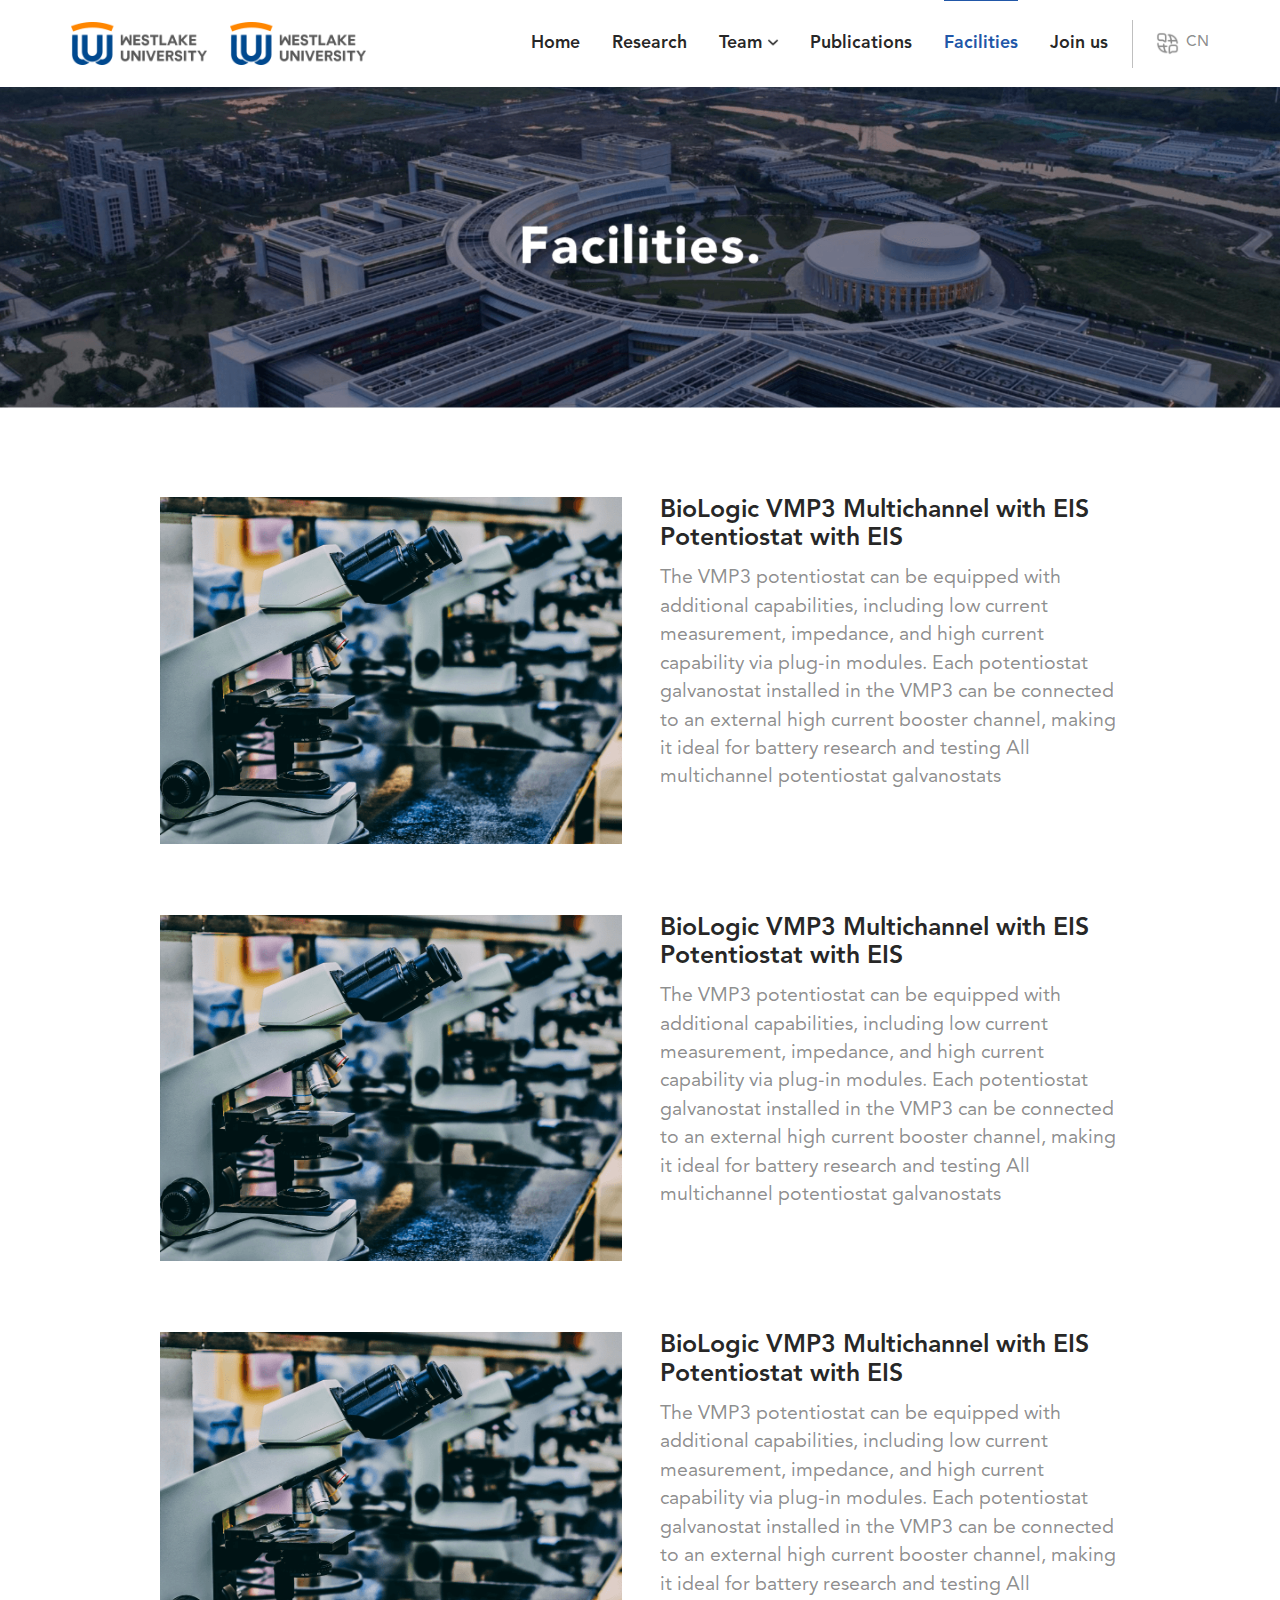
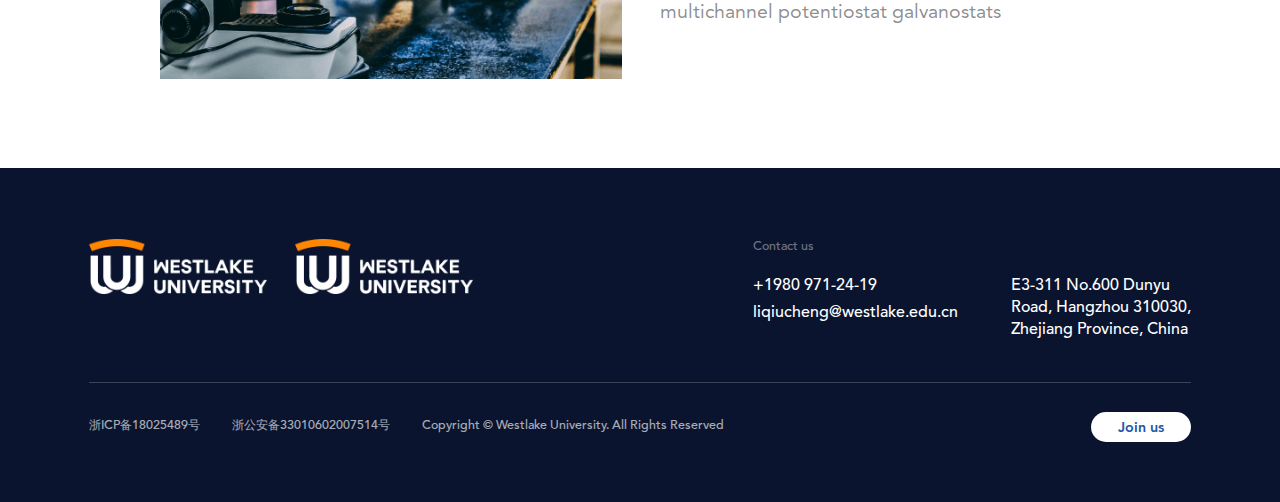
==== facilities.html @ 0f4e0b3d "init" ====
<!DOCTYPE html>
<html>
	<head>
		<meta charset="utf-8">
		<meta name="viewport" content="width=device-width, initial-scale=1" id="wixDesktopViewport" />
		<title>Facilities</title>
		<link rel="shortcut icon" href="./favicon.ico">
        <link rel="stylesheet" type="text/css" href="./css/common.css" />
		<link rel="stylesheet" type="text/css" href="./css/facilities.css" />
		<script src="./js/jquery-2.1.4.min.js"></script>
	</head>
	<body>
		<header class="header-box flex">
			<div class="logo-box flex">
                <a href="https://www.westlake.edu.cn/">
                    <img class="logo" src="./img/icon_headerLogo.png" width="100%" />
                </a>
                <img class="logo" src="./img/icon_headerLogo.png" title="西湖大学" width="100%" />
            </div>
			<div class="rightEvent-box flex">
				<nav class="menu-box">
					<ul class="flex">
                        <li><a href="index.html">Home</a></li>
						<li><a href="research.html">Research</a></li>
						<li class="team"><a href="javascript:;">Team <img src="./img/icon_arrowDown.png" alt=""></a>
							<ul class="teamList">
								<li><a href="people.html">People</a></li>
								<li><a href="gallery.html">Gallery</a></li>
							</ul>
						</li>
						<li><a href="publications.html">Publications</a></li>
						<li class="active"><a href="facilities.html">Facilities</a></li>
						<li><a href="joinus.html">Join us</a></li>
					</ul>
				</nav>
				<div class="language-box">
					<img class="icon" src="./img/icon_language.png" alt="">
					<span>CN</span>
				</div>
			</div>
		</header>
		<section class="banner-box">
			<img src="./images/facilities/banner.png" alt="">
		</section>
		<main class="main-box">
			<div class="list-box">
                <div class="item-box">
                    <img src="./images/facilities/img_img1.png" alt="">
                    <div>
                        <p class="title">BioLogic VMP3 Multichannel with EIS Potentiostat with EIS</p>
                        <p>The VMP3 potentiostat can be equipped with additional capabilities, including low current measurement, impedance, and high current capability via plug-in modules. Each potentiostat galvanostat installed in the VMP3 can be connected to an external high current booster channel, making it ideal for battery research and testing All multichannel potentiostat galvanostats</p>
                    </div>
                </div>
                <div class="item-box">
                    <img src="./images/facilities/img_img1.png" alt="">
                    <div>
                        <p class="title">BioLogic VMP3 Multichannel with EIS Potentiostat with EIS</p>
                        <p>The VMP3 potentiostat can be equipped with additional capabilities, including low current measurement, impedance, and high current capability via plug-in modules. Each potentiostat galvanostat installed in the VMP3 can be connected to an external high current booster channel, making it ideal for battery research and testing All multichannel potentiostat galvanostats</p>
                    </div>
                </div>
                <div class="item-box">
                    <img src="./images/facilities/img_img1.png" alt="">
                    <div>
                        <p class="title">BioLogic VMP3 Multichannel with EIS Potentiostat with EIS</p>
                        <p>The VMP3 potentiostat can be equipped with additional capabilities, including low current measurement, impedance, and high current capability via plug-in modules. Each potentiostat galvanostat installed in the VMP3 can be connected to an external high current booster channel, making it ideal for battery research and testing All multichannel potentiostat galvanostats</p>
                    </div>
                </div>
            </div>
		</main>
		<footer class="footer-box">
			<div class="basicInfo-box flex col-top">
				<div class="logo-box flex">
					<img class="icon_logo_l" src="./img/icon_footerLogo.png" alt="">
					<img class="icon_logo_r" src="./img/icon_footerLogo.png" alt="">
				</div>
				<div class="r-box">
					<div class="label">Contact us</div>
					<div class="flex col-top">
						<div class="contactInfo">
							<div>+1980 971-24-19</div>
							<div>liqiucheng@westlake.edu.cn</div>
						</div>
						<div class="address">
							<p>E3-311 No.600 Dunyu</p>
							<p>Road, Hangzhou 310030,</p>
							<p>Zhejiang Province, China</p>
						</div>
					</div>
				</div>
			</div>
			<div class="filings-box flex">
				<div class="flex">
					<span>浙ICP备18025489号</span>
					<span>浙公安备33010602007514号</span>
					<span>Copyright © Westlake University. All Rights Reserved</span>
				</div>
				<a href="joinus.html">Join us</a>
			</div>
		</footer>
		<script>
			$(function(){
			   function setRem() {
			     var html = document.documentElement;
			     var width = html.clientWidth;
			     html.style.fontSize = width / 14.4 + 'px'; // 设计稿宽度为1440px，那么1rem=100px，故除以14.4
			   }
			   setRem();
			   window.onresize = function() {
			     setRem();
			   };
			});
		</script>
	</body>
</html>
---- css/common.css ----
/* reset */
html,body,div,span,object,iframe,h1,h2,h3,h4,h5,h6,p,blockquote,pre,abbr,address,cite,code,del,dfn,em,img,ins,kbd,q,samp,small,strong,sub,sup,var,b,i,dl,dt,dd,ol,ul,li,fieldset,form,label,legend,table,caption,tbody,tfoot,thead,tr,th,td,article,aside,dialog,figure,footer,header,hgroup,menu,nav,section,time,mark,audio,video{margin:0;padding:0;border:0;outline:0;vertical-align:baseline;background:transparent;list-style-type: none;}
div {box-sizing: border-box}
.flex {
	display: flex;
	flex-direction: row;
	align-items: center;
}
.col-top {
	align-items: flex-start;
}
.flex-1 {
	flex: 1;
}

@font-face {
    font-family: 'Avenir-Heavy';
    src: url('../font/Avenir-Heavy.otf') format('truetype');
}
@font-face {
    font-family: 'Avenir-Medium';
    src: url('../font/Avenir-Medium.otf') format('truetype');
}
@font-face {
    font-family: 'Avenir-Black';
    src: url('../font/Avenir-Black.otf') format('truetype');
}
@font-face {
    font-family: 'Avenir-Roman';
    src: url('../font/Avenir-Roman.otf') format('truetype');
}
@font-face {
    font-family: 'Avenir-Oblique';
    src: url('../font/Avenir-Oblique.otf') format('truetype');
}
/* header */
.header-box {
	width: 100%;
	height: .98rem;
	padding: 0 .8rem;
	box-sizing: border-box;
	justify-content: space-between;
}
.header-box .logo-box .logo {
	width: 1.53rem;
	height: .48rem;
	display: block;
}
.header-box .logo-box img:nth-child(2) {
	margin-left: .26rem;
}
.header-box .rightEvent-box, .header-box .menu-box, .header-box .menu-box ul, .header-box .menu-box ul li {
	height: 100%;
}
.header-box .menu-box li {
	display: flex;
	align-items: center;
	justify-content: center;
  	flex: 1;
  	margin-right: .36rem;
	border-top: .025rem solid transparent;
	cursor: pointer;
}
.header-box .menu-box li:last-child {
	margin-right: .26rem;
}
.header-box .menu-box li a {
  	color: rgba(0, 0, 0, .85);
  	text-decoration: none;
  	font-family: Avenir-Heavy;
  	font-size: .2rem;
  	line-height: .23rem;
	white-space: nowrap;
}
.header-box .menu-box li.active,
.header-box .menu-box li:hover {
	border-color: #2157A8;
}
.header-box .menu-box li.active a,
.header-box .menu-box li:hover a {
	color: #2157A8;
	font-size: .2rem;
}
.header-box .menu-box li a img {
	width: .13rem;
	height: .13rem;
}
.header-box .menu-box .team {
	position: relative;
}
.header-box .menu-box .team:hover .teamList {
	display: block;
}
.header-box .menu-box li .teamList {
	position: absolute;
	top: .83rem;
    left: 0;
	height: auto;
	padding: .28rem .2rem;
	background-color: #fff;
	border-radius: .04rem;
	box-shadow: 0 .07rem .25rem 0 rgba(0,0,0,0.15);
	display: none;
}
.header-box .menu-box li .teamList li {
	display: flex;
	align-items: center;
	justify-content: flex-start;
  	margin-right: 0;
	border: none;
	width: 1.88rem;
	height: .51rem;
	padding-left: .2rem;
	font-family: Avenir-Heavy;
	font-size: .2rem;
	color: rgba(0, 0, 0, .85);
}
.header-box .menu-box li .teamList li a {
	color: rgba(0, 0, 0, .85);
}
.header-box .menu-box li .teamList li:hover {
	background-color: #F5F7FA;
}
.header-box .menu-box li .teamList li.active a,
.header-box .menu-box li .teamList li:hover a {
	color: #2157A8;
}
.header-box .language-box {
	display: flex;
	align-items: center;
	height: .54rem;
	border-left: .01rem solid rgba(0,0,0,0.25);
	font-family: Avenir-Medium;
	font-size: .17rem;
	color: rgba(0,0,0,0.45);
	line-height: .21rem;
	cursor: pointer;
}
.header-box .language-box .icon {
	width: .26rem;
	height: .26rem;
	display: block;
	margin-left: .26rem;
	margin-right: .08rem;
}

/* footer */
.footer-box {
	box-sizing: border-box;
	width: 100%;
	padding: .8rem 1rem .68rem;
	background-color: #0A142F;
	font-family: Avenir-Medium;
}
.footer-box .basicInfo-box {
	justify-content: space-between;
	margin-bottom: .46rem;
}
.footer-box .basicInfo-box img{
	width: 2rem;
	margin-right: .32rem;
}
.footer-box .basicInfo-box .r-box .label {
	opacity: .4;
	font-size: .14rem;
	color: #FFFFFF;
	line-height: .2rem;
	margin-bottom: .2rem;
}
.footer-box .basicInfo-box .r-box .contactInfo, .footer-box .basicInfo-box .r-box .address {
	font-size: .18rem;
	color: #FFFFFF;
	line-height: .25rem;
}
.footer-box .basicInfo-box .r-box .contactInfo div:first-child {
	margin-bottom: .06rem;
}
.footer-box .basicInfo-box .r-box .address {
	margin-left: .6rem;
}
.footer-box .basicInfo-box img:last-child {
	margin-right: 0;
}
.footer-box .filings-box {
	padding-top: .32rem;
	border-top: .01rem solid rgba(255, 255, 255, .2);
	display: flex;
	justify-content: space-between;
}
.footer-box .filings-box span {
	opacity: .65;
	font-size: .14rem;
	color: #FFFFFF;
	line-height: .19rem;
	margin-right: .36rem;
}
.footer-box .filings-box a {
	text-decoration: none;
	font-family: Avenir-Heavy;
	width: 1.13rem;
	height: .34rem;
	border-radius: .4rem;
	font-size: .16rem;
	color: #2157A8;
	line-height: .36rem;
	text-align: center;
	background-color: #FFFFFF;
}
/* banner */
.banner-box {
	width: 100%;
}
.banner-box img {
	width: 100%;
	display: block;
}
---- css/facilities.css ----
/* facilities */
.main-box {
    background-color: #fff;
	padding: 1rem 1.8rem;
}
.list-box {
    width: 100%;
}
.item-box {
    width: 100%;
    margin-bottom: .8rem;
    display: flex;
}
.item-box:last-child {
    margin-bottom: 0;
}
.item-box img {
    width: 5.2rem;
    display: block;
    margin-right: .42rem;
}
.item-box p {
    font-family: Avenir-Roman;
    font-size: .22rem;
    color: rgba(0,0,0,0.45);
    line-height: .32rem;
}
.item-box p.title {
    font-family: Avenir-Heavy;
    font-size: .28rem;
    color: rgba(0,0,0,0.85);
    margin-bottom: .12rem;
}
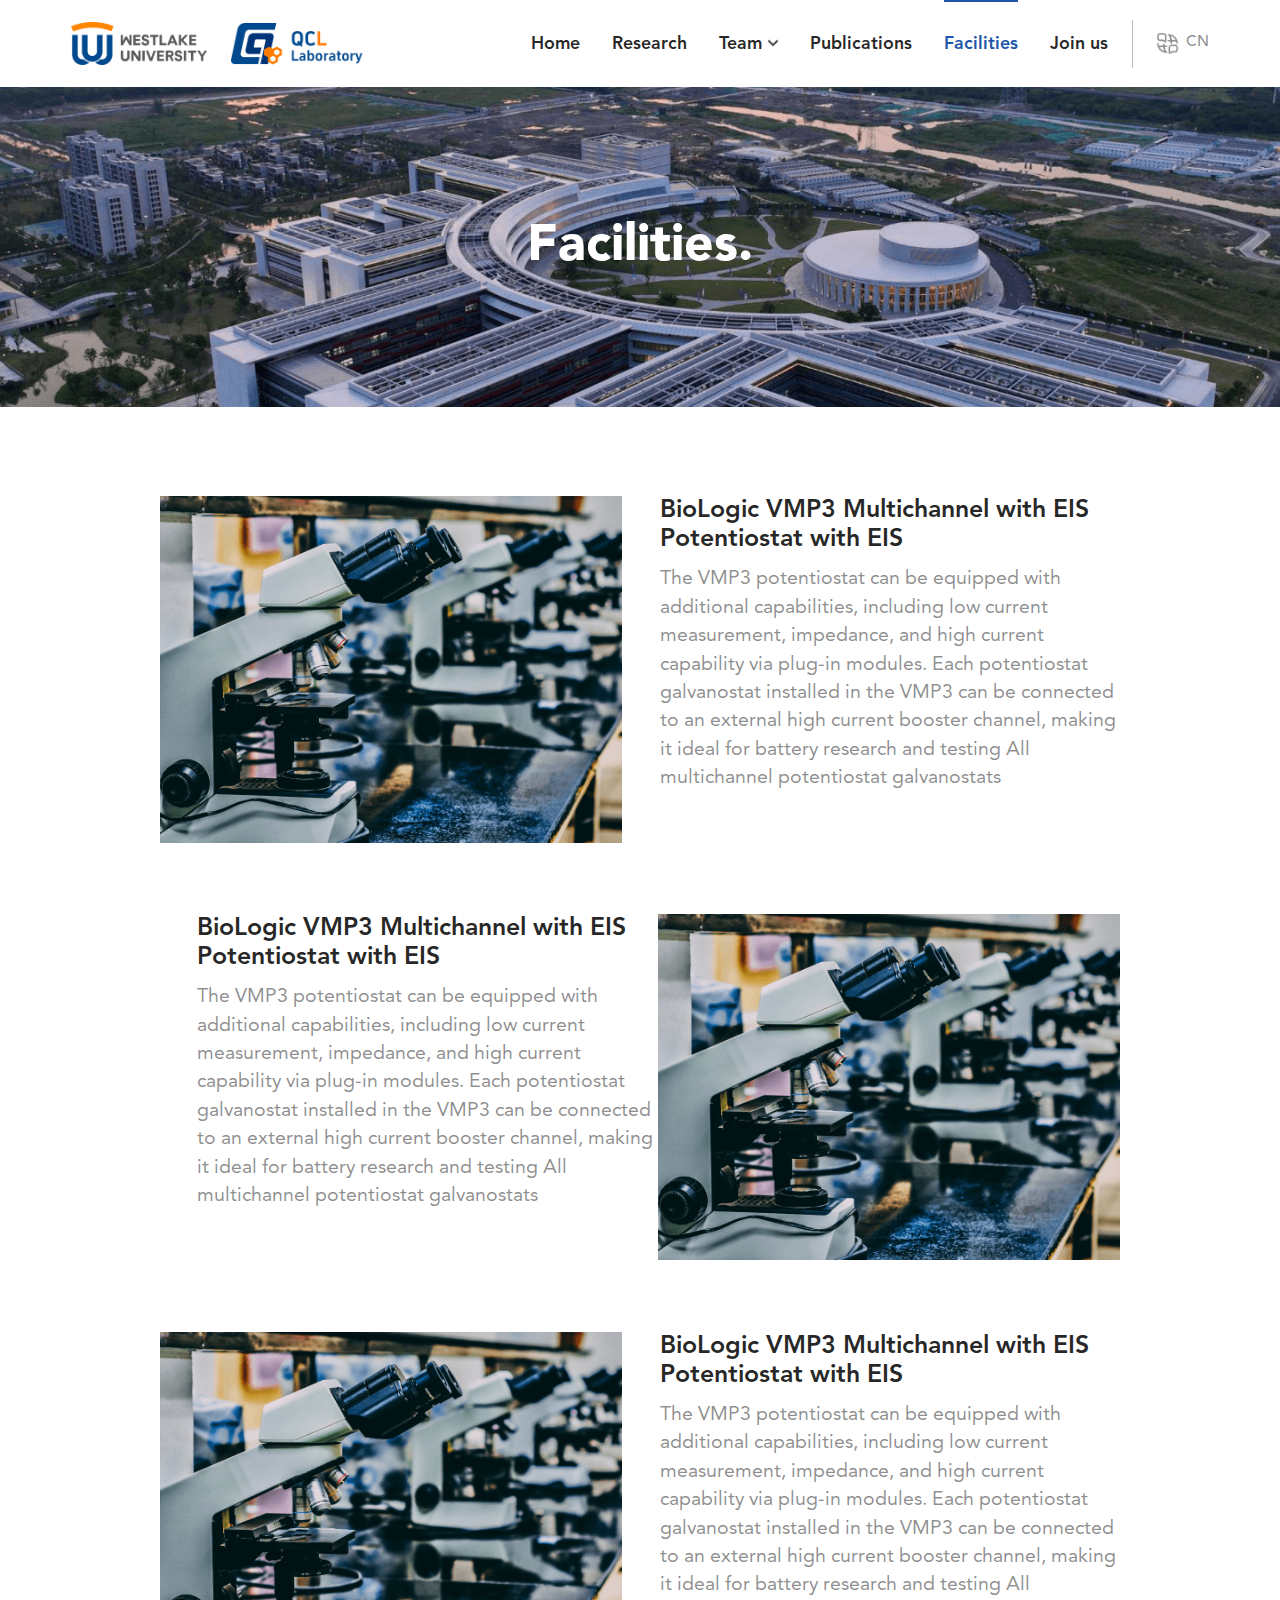
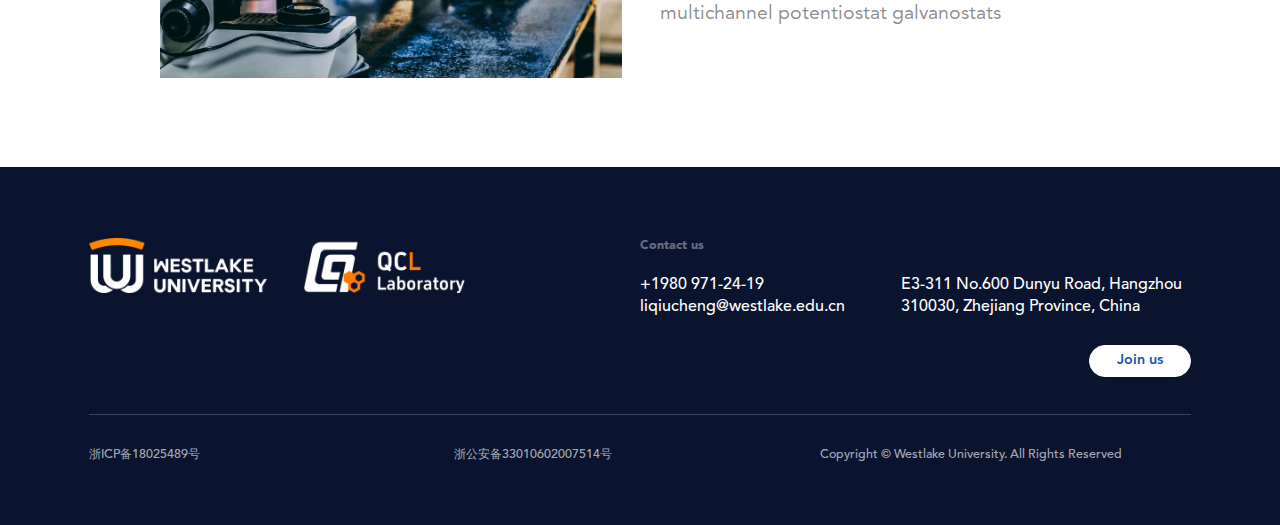
==== commit 8c2d6b74: "手机适配" ====
--- a/facilities.html
+++ b/facilities.html
@@ -11,16 +11,18 @@
 	</head>
 	<body>
 		<header class="header-box flex">
-			<div class="logo-box flex">
+			<div class="logo-box">
                 <a href="https://www.westlake.edu.cn/">
-                    <img class="logo" src="./img/icon_headerLogo.png" width="100%" />
+                    <img src="./img/icon_headerLogo_l.png" title="西湖大学" />
                 </a>
-                <img class="logo" src="./img/icon_headerLogo.png" title="西湖大学" width="100%" />
+				<a href="https://www.westlake.edu.cn/">
+                    <img class="logo" src="./img/icon_headerLogo_r.png" title="西湖大学" />
+                </a>
             </div>
-			<div class="rightEvent-box flex">
+			<div class="r-box">
 				<nav class="menu-box">
-					<ul class="flex">
-                        <li><a href="index.html">Home</a></li>
+					<ul>
+						<li><a href="index.html">Home</a></li>
 						<li><a href="research.html">Research</a></li>
 						<li class="team"><a href="javascript:;">Team <img src="./img/icon_arrowDown.png" alt=""></a>
 							<ul class="teamList">
@@ -33,82 +35,115 @@
 						<li><a href="joinus.html">Join us</a></li>
 					</ul>
 				</nav>
+				<div class="icon-menu-box" onclick="handleMenuClick()">
+					<img src="./img/icon_menu.png" alt="">
+				</div>
 				<div class="language-box">
-					<img class="icon" src="./img/icon_language.png" alt="">
+					<img src="./img/icon_language.png" alt="">
 					<span>CN</span>
 				</div>
 			</div>
 		</header>
+		<nav id="mobile-menu-box" class="menu-hidden">
+			<ul>
+				<li><a href="index.html">Home</a></li>
+				<li><a href="research.html">Research</a></li>
+				<li class="team"><a href="javascript:;" onclick="handleChildMenuClick()">Team <img src="./img/icon_arrowDown.png" alt=""></a>
+					<ul id="childMenu" class="menu-hidden">
+						<li><a href="people.html">People</a></li>
+						<li><a href="gallery.html">Gallery</a></li>
+					</ul>
+				</li>
+				<li><a href="publications.html">Publications</a></li>
+				<li class="active"><a href="facilities.html">Facilities</a></li>
+				<li><a href="joinus.html">Join us</a></li>
+			</ul>
+		</nav>
 		<section class="banner-box">
 			<img src="./images/facilities/banner.png" alt="">
+			<div class="content">
+				<p>Facilities.</p>
+			</div>
 		</section>
 		<main class="main-box">
-			<div class="list-box">
-                <div class="item-box">
-                    <img src="./images/facilities/img_img1.png" alt="">
-                    <div>
-                        <p class="title">BioLogic VMP3 Multichannel with EIS Potentiostat with EIS</p>
-                        <p>The VMP3 potentiostat can be equipped with additional capabilities, including low current measurement, impedance, and high current capability via plug-in modules. Each potentiostat galvanostat installed in the VMP3 can be connected to an external high current booster channel, making it ideal for battery research and testing All multichannel potentiostat galvanostats</p>
-                    </div>
-                </div>
-                <div class="item-box">
-                    <img src="./images/facilities/img_img1.png" alt="">
-                    <div>
-                        <p class="title">BioLogic VMP3 Multichannel with EIS Potentiostat with EIS</p>
-                        <p>The VMP3 potentiostat can be equipped with additional capabilities, including low current measurement, impedance, and high current capability via plug-in modules. Each potentiostat galvanostat installed in the VMP3 can be connected to an external high current booster channel, making it ideal for battery research and testing All multichannel potentiostat galvanostats</p>
-                    </div>
-                </div>
-                <div class="item-box">
-                    <img src="./images/facilities/img_img1.png" alt="">
-                    <div>
-                        <p class="title">BioLogic VMP3 Multichannel with EIS Potentiostat with EIS</p>
-                        <p>The VMP3 potentiostat can be equipped with additional capabilities, including low current measurement, impedance, and high current capability via plug-in modules. Each potentiostat galvanostat installed in the VMP3 can be connected to an external high current booster channel, making it ideal for battery research and testing All multichannel potentiostat galvanostats</p>
-                    </div>
-                </div>
-            </div>
+			<ul class="list-box">
+				<li>
+					<img src="./images/facilities/img_img1.png" alt="">
+					<h5>BioLogic VMP3 Multichannel with EIS Potentiostat with EIS</h5>
+					<p>The VMP3 potentiostat can be equipped with additional capabilities, including low current measurement, impedance, and high current capability via plug-in modules. Each potentiostat galvanostat installed in the VMP3 can be connected to an external high current booster channel, making it ideal for battery research and testing All multichannel potentiostat galvanostats</p>
+					<div class="clean"></div>
+				</li>
+				<li>
+					<img src="./images/facilities/img_img1.png" alt="">
+					<h5>BioLogic VMP3 Multichannel with EIS Potentiostat with EIS</h5>
+					<p>The VMP3 potentiostat can be equipped with additional capabilities, including low current measurement, impedance, and high current capability via plug-in modules. Each potentiostat galvanostat installed in the VMP3 can be connected to an external high current booster channel, making it ideal for battery research and testing All multichannel potentiostat galvanostats</p>
+					<div class="clean"></div>
+				</li>
+				<li>
+					<img src="./images/facilities/img_img1.png" alt="">
+					<h5>BioLogic VMP3 Multichannel with EIS Potentiostat with EIS</h5>
+					<p>The VMP3 potentiostat can be equipped with additional capabilities, including low current measurement, impedance, and high current capability via plug-in modules. Each potentiostat galvanostat installed in the VMP3 can be connected to an external high current booster channel, making it ideal for battery research and testing All multichannel potentiostat galvanostats</p>
+					<div class="clean"></div>
+				</li>
+			</ul>
 		</main>
 		<footer class="footer-box">
-			<div class="basicInfo-box flex col-top">
-				<div class="logo-box flex">
-					<img class="icon_logo_l" src="./img/icon_footerLogo.png" alt="">
-					<img class="icon_logo_r" src="./img/icon_footerLogo.png" alt="">
-				</div>
-				<div class="r-box">
-					<div class="label">Contact us</div>
-					<div class="flex col-top">
-						<div class="contactInfo">
-							<div>+1980 971-24-19</div>
-							<div>liqiucheng@westlake.edu.cn</div>
-						</div>
-						<div class="address">
-							<p>E3-311 No.600 Dunyu</p>
-							<p>Road, Hangzhou 310030,</p>
-							<p>Zhejiang Province, China</p>
-						</div>
-					</div>
-				</div>
+			<div class="logo-box">
+				<img src="./img/icon_footerLogo_l.png" alt="">
+				<img src="./img/icon_footerLogo_r.png" alt="">
 			</div>
-			<div class="filings-box flex">
-				<div class="flex">
-					<span>浙ICP备18025489号</span>
-					<span>浙公安备33010602007514号</span>
-					<span>Copyright © Westlake University. All Rights Reserved</span>
-				</div>
-				<a href="joinus.html">Join us</a>
+			<div class="contactus-box">
+				<h6>Contact us</h6>
+				<p>+1980 971-24-19</p>
+				<p>liqiucheng@westlake.edu.cn</p>
+				<p>E3-311 No.600 Dunyu Road, Hangzhou 310030, Zhejiang Province, China</p>
+				<a href="./joinus.html">Join us</a>
+			</div>
+			<div class="clean"></div>
+			<div class="filings-box">
+				<p>浙ICP备18025489号</p>
+				<p>浙公安备33010602007514号</p>
+				<p>Copyright © Westlake University. All Rights Reserved</p>
+				<div class="clean"></div>
 			</div>
 		</footer>
 		<script>
 			$(function(){
-			   function setRem() {
-			     var html = document.documentElement;
-			     var width = html.clientWidth;
-			     html.style.fontSize = width / 14.4 + 'px'; // 设计稿宽度为1440px，那么1rem=100px，故除以14.4
-			   }
-			   setRem();
-			   window.onresize = function() {
-			     setRem();
-			   };
+				const isMobile = /iPhone|iPad|iPod|Android/i.test(navigator.userAgent);
+				if (isMobile) {
+					console.log('当前在手机端');
+					document.body.classList.add('mobile-class');
+					setRem(3.75);
+				} else {
+					console.log('当前在PC端');
+					document.body.classList.add('pc-class');
+					setRem(14.4);
+					window.onresize = function() {
+			     		setRem(14.4);
+			   		};
+				}
+				function setRem(designSize) {
+					let html = document.documentElement;
+					let width = html.clientWidth;
+			     	html.style.fontSize = width / designSize + 'px'; // 设计稿宽度为1440px，那么1rem=100px，故除以14.4
+				}
 			});
+			function handleMenuClick() {
+				var content = document.getElementById('mobile-menu-box');
+				if (content.classList.contains('menu-hidden')) {
+					content.classList.remove('menu-hidden');
+				} else {
+					content.classList.add('menu-hidden');
+				}
+			}
+			function handleChildMenuClick() {
+				var content = document.getElementById('childMenu');
+				if (content.classList.contains('menu-hidden')) {
+					content.classList.remove('menu-hidden');
+				} else {
+					content.classList.add('menu-hidden');
+				}
+			}
 		</script>
 	</body>
 </html>--- a/css/common.css
+++ b/css/common.css
@@ -1,18 +1,19 @@
 /* reset */
 html,body,div,span,object,iframe,h1,h2,h3,h4,h5,h6,p,blockquote,pre,abbr,address,cite,code,del,dfn,em,img,ins,kbd,q,samp,small,strong,sub,sup,var,b,i,dl,dt,dd,ol,ul,li,fieldset,form,label,legend,table,caption,tbody,tfoot,thead,tr,th,td,article,aside,dialog,figure,footer,header,hgroup,menu,nav,section,time,mark,audio,video{margin:0;padding:0;border:0;outline:0;vertical-align:baseline;background:transparent;list-style-type: none;}
 div {box-sizing: border-box}
-.flex {
-	display: flex;
-	flex-direction: row;
-	align-items: center;
-}
-.col-top {
-	align-items: flex-start;
-}
-.flex-1 {
-	flex: 1;
-}
-
+::-webkit-scrollbar {
+	width: 0;
+}
+.clean {
+	clear: both !important;
+	margin: 0 !important;
+}
+.menu-hidden {
+	display: none !important;
+}
+.bgColor-F6F9FE {
+	background-color: #F6F9FE !important;
+}
 @font-face {
     font-family: 'Avenir-Heavy';
     src: url('../font/Avenir-Heavy.otf') format('truetype');
@@ -33,68 +34,79 @@
     font-family: 'Avenir-Oblique';
     src: url('../font/Avenir-Oblique.otf') format('truetype');
 }
+
 /* header */
 .header-box {
 	width: 100%;
 	height: .98rem;
 	padding: 0 .8rem;
 	box-sizing: border-box;
+	display: flex;
+	align-items: center;
 	justify-content: space-between;
 }
-.header-box .logo-box .logo {
+.header-box .logo-box {
+	display: flex;
+}
+.header-box .logo-box img {
 	width: 1.53rem;
 	height: .48rem;
+	margin-right: .26rem;
 	display: block;
 }
-.header-box .logo-box img:nth-child(2) {
-	margin-left: .26rem;
-}
-.header-box .rightEvent-box, .header-box .menu-box, .header-box .menu-box ul, .header-box .menu-box ul li {
+.header-box .r-box {
+	flex: 1;
 	height: 100%;
-}
-.header-box .menu-box li {
+    display: flex;
+	align-items: center;
+    justify-content: flex-end;
+}
+.header-box .r-box .menu-box,
+.header-box .r-box .menu-box ul {
+	height: 100%;
+	display: flex;
+}
+.header-box .r-box .menu-box ul li {
 	display: flex;
 	align-items: center;
 	justify-content: center;
-  	flex: 1;
   	margin-right: .36rem;
 	border-top: .025rem solid transparent;
 	cursor: pointer;
 }
-.header-box .menu-box li:last-child {
+.header-box .r-box .menu-box ul li:last-child {
 	margin-right: .26rem;
 }
-.header-box .menu-box li a {
+.header-box .r-box .menu-box li a {
   	color: rgba(0, 0, 0, .85);
   	text-decoration: none;
   	font-family: Avenir-Heavy;
   	font-size: .2rem;
-  	line-height: .23rem;
-	white-space: nowrap;
-}
-.header-box .menu-box li.active,
-.header-box .menu-box li:hover {
+  	line-height: .27rem;
+}
+.header-box .r-box .menu-box li.active,
+.header-box .r-box .menu-box li:hover {
 	border-color: #2157A8;
 }
-.header-box .menu-box li.active a,
-.header-box .menu-box li:hover a {
+.header-box .r-box .menu-box li.active a,
+.header-box .r-box .menu-box li:hover a {
 	color: #2157A8;
-	font-size: .2rem;
-}
-.header-box .menu-box li a img {
+}
+.header-box .r-box .menu-box li a img {
 	width: .13rem;
 	height: .13rem;
 }
-.header-box .menu-box .team {
+.header-box .r-box .menu-box .team {
 	position: relative;
 }
-.header-box .menu-box .team:hover .teamList {
+.header-box .r-box .menu-box .team:hover .teamList {
 	display: block;
 }
-.header-box .menu-box li .teamList {
+.header-box .r-box .menu-box li .teamList {
 	position: absolute;
 	top: .83rem;
     left: 0;
+	z-index: 99;
 	height: auto;
 	padding: .28rem .2rem;
 	background-color: #fff;
@@ -102,7 +114,7 @@
 	box-shadow: 0 .07rem .25rem 0 rgba(0,0,0,0.15);
 	display: none;
 }
-.header-box .menu-box li .teamList li {
+.header-box .r-box .menu-box li .teamList li {
 	display: flex;
 	align-items: center;
 	justify-content: flex-start;
@@ -115,33 +127,125 @@
 	font-size: .2rem;
 	color: rgba(0, 0, 0, .85);
 }
-.header-box .menu-box li .teamList li a {
+.header-box .r-box .menu-box li .teamList li a {
 	color: rgba(0, 0, 0, .85);
 }
-.header-box .menu-box li .teamList li:hover {
+.header-box .r-box .menu-box li .teamList li:hover {
 	background-color: #F5F7FA;
 }
-.header-box .menu-box li .teamList li.active a,
-.header-box .menu-box li .teamList li:hover a {
+.header-box .r-box .menu-box li .teamList li.active a,
+.header-box .r-box .menu-box li .teamList li:hover a {
 	color: #2157A8;
 }
-.header-box .language-box {
+.header-box .r-box .language-box {
 	display: flex;
 	align-items: center;
 	height: .54rem;
 	border-left: .01rem solid rgba(0,0,0,0.25);
+	padding-left: .26rem;
+}
+
+.header-box .r-box .language-box img {
+	width: .26rem;
+	height: .26rem;
+	display: block;
+}
+.header-box .r-box .language-box span {
+	margin-left: .08rem;
 	font-family: Avenir-Medium;
 	font-size: .17rem;
 	color: rgba(0,0,0,0.45);
 	line-height: .21rem;
 	cursor: pointer;
 }
-.header-box .language-box .icon {
-	width: .26rem;
-	height: .26rem;
+.header-box .r-box .icon-menu-box img{
+	display: none;
+}
+
+/* header mobile css */
+.mobile-class .header-box .r-box .menu-box {
+	display: none !important;
+}
+.mobile-class .header-box {
+	width: 100%;
+	height: .48rem;
+	padding: 0 .2rem;
+	box-sizing: border-box;
+	justify-content: space-between;
+}
+.mobile-class .header-box .logo-box img {
+	width: .9rem;
+	height: .28rem;
+	margin-right: .2rem;
+}
+.mobile-class #mobile-menu-box ul {
+	padding: .2rem 0;
+}
+.mobile-class #mobile-menu-box li {
+	display: grid;
+	margin-top: .1rem;
+	padding: 0 .2rem;
+}
+.mobile-class #mobile-menu-box li:first-child {
+	margin-top: 0;
+}	
+.mobile-class #mobile-menu-box li a {
+  	color: rgba(0, 0, 0, .65);
+  	text-decoration: none;
+  	font-family: Avenir-Heavy;
+  	font-size: .16rem;
+  	line-height: .22rem;
+	white-space: nowrap;
+}
+.mobile-class #mobile-menu-box li.active a {
+	color: #2157A8;
+}
+.mobile-class #mobile-menu-box li a img {
+	width: .1rem;
+	height: .1rem;
+}
+.team-active {
+	background-color: #F5F7FA;
+	padding: .1rem .2rem !important;
+}
+.team-active a,
+.mobile-class #mobile-menu-box .team #childMenu li.active a {
+	color: #2157A8 !important;
+}
+.mobile-class #mobile-menu-box .team #childMenu {
+	padding: 0;
+}
+.mobile-class #mobile-menu-box .team #childMenu li {
+	display: flex;
+	align-items: center;
+	font-family: Avenir-Heavy;
+	font-size: .16rem;
+	color: rgba(0, 0, 0, .65);
+	margin-top: .1rem;
+}
+.mobile-class #mobile-menu-box .team #childMenu li a {
+	color: rgba(0, 0, 0, .65) !important;
+}
+.mobile-class .header-box .icon-menu-box, .mobile-class .header-box .language-box {
+	display: flex;
+	align-items: center;
+	height: .32rem;
+}
+.mobile-class .header-box .icon-menu-box {
+	margin-right: .2rem;
+}
+.mobile-class .header-box .language-box {
+	padding-left: .2rem;
+	border-left: .01rem solid rgba(0,0,0,0.15);
+}
+.mobile-class .header-box .icon-menu-box img, 
+.mobile-class .header-box .language-box img {
+	width: .22rem;
+	height: .22rem;
 	display: block;
-	margin-left: .26rem;
-	margin-right: .08rem;
+}
+.mobile-class .header-box .language-box span {
+	display: none;
 }
 
 /* footer */
@@ -152,65 +256,167 @@
 	background-color: #0A142F;
 	font-family: Avenir-Medium;
 }
-.footer-box .basicInfo-box {
-	justify-content: space-between;
-	margin-bottom: .46rem;
-}
-.footer-box .basicInfo-box img{
+.footer-box .logo-box {
+	display: flex;
+	float: left;
+}
+.footer-box .logo-box img {
 	width: 2rem;
 	margin-right: .32rem;
 }
-.footer-box .basicInfo-box .r-box .label {
-	opacity: .4;
+.footer-box .contactus-box {
+	float: right;
+	width: 50%;
+}
+.footer-box .contactus-box h6 {
+	font-family: Avenir-Black;
 	font-size: .14rem;
-	color: #FFFFFF;
+	color: rgba(255, 255, 255, .4);
 	line-height: .2rem;
 	margin-bottom: .2rem;
 }
-.footer-box .basicInfo-box .r-box .contactInfo, .footer-box .basicInfo-box .r-box .address {
+.footer-box .contactus-box p {
 	font-size: .18rem;
-	color: #FFFFFF;
+	color: #fff;
+	width: 2.3rem;
 	line-height: .25rem;
 }
-.footer-box .basicInfo-box .r-box .contactInfo div:first-child {
-	margin-bottom: .06rem;
-}
-.footer-box .basicInfo-box .r-box .address {
-	margin-left: .6rem;
-}
-.footer-box .basicInfo-box img:last-child {
-	margin-right: 0;
-}
-.footer-box .filings-box {
-	padding-top: .32rem;
-	border-top: .01rem solid rgba(255, 255, 255, .2);
-	display: flex;
-	justify-content: space-between;
-}
-.footer-box .filings-box span {
-	opacity: .65;
-	font-size: .14rem;
-	color: #FFFFFF;
-	line-height: .19rem;
-	margin-right: .36rem;
-}
-.footer-box .filings-box a {
-	text-decoration: none;
-	font-family: Avenir-Heavy;
+.footer-box .contactus-box p:nth-child(4) {
+	float: right;
+	width: 3.26rem;
+	margin-top: -0.5rem;
+}
+.footer-box .contactus-box a {
 	width: 1.13rem;
 	height: .34rem;
+	display: flex;
+	align-items: center;
+	justify-content: center;
 	border-radius: .4rem;
+	background-color: #fff;
 	font-size: .16rem;
+	font-family: Avenir-Heavy;
+	text-decoration: none;
 	color: #2157A8;
-	line-height: .36rem;
-	text-align: center;
-	background-color: #FFFFFF;
-}
+	margin-top: .3rem;
+	border: .01rem solid #fff;
+	float: right;
+}
+.footer-box .filings-box {
+	margin-top: .42rem;
+	padding-top: .36rem;
+	border-top: .01rem solid rgba(255, 255, 255, .2);
+}
+.footer-box .filings-box p {
+	line-height: .19rem;
+	font-size: .14rem;
+	color: rgba(255, 255, 255, .65);
+	float: left;
+}
+.footer-box .filings-box p:first-child {
+	margin-right: 2.86rem;
+}
+.footer-box .filings-box p:nth-child(2) {
+	margin-right: 2.34rem;
+}
+
+/* footer mobile css */
+.mobile-class .footer-box {
+	padding: .32rem .2rem;
+}
+.mobile-class .footer-box .logo-box {
+	float: none;
+    flex-direction: column;
+    align-items: center;
+}
+.mobile-class .footer-box .logo-box img {
+	width: 1.6rem;
+	margin-right: 0;
+	margin-bottom: .24rem;
+}
+.mobile-class .footer-box .contactus-box {
+	float: none;
+	width: 100%;
+	margin-top: .08rem;
+}
+.mobile-class .footer-box .contactus-box h6 {
+	margin-bottom: .16rem;
+}
+.mobile-class .footer-box .contactus-box p {
+	font-size: .14rem;
+	color: #fff;
+	width: fit-content;
+	line-height: .2rem;
+	margin-bottom: .04rem;
+}
+.mobile-class .footer-box .contactus-box p:nth-child(4) {
+	float: none;
+	width: fit-content;
+	margin-top: .16rem;
+}
+.mobile-class .footer-box .contactus-box a {
+	width: .88rem;
+	height: .27rem;
+	border-radius: .23rem;
+	background-color: transparent;
+	font-size: .11rem;
+	text-decoration: none;
+	color: #fff;
+	border-color: #fff;
+	margin-top: .16rem;
+	float: none;
+}
+.mobile-class .footer-box .filings-box {
+	margin-top: .24rem;
+	padding-top: .16rem;
+}
+.mobile-class .footer-box .filings-box p {
+	line-height: .14rem;
+	font-size: .1rem;
+	margin-bottom: .08rem;
+}
+.mobile-class .footer-box .filings-box p:first-child {
+	margin-right: .77rem;
+}
+.mobile-class .footer-box .filings-box p:nth-child(2) {
+	float: right;
+	margin-right: 0;
+}
+
 /* banner */
 .banner-box {
 	width: 100%;
+	position: relative;
 }
 .banner-box img {
 	width: 100%;
 	display: block;
+}
+.banner-box .content {
+    position: absolute;
+    z-index: 9;
+    top: 0;
+    left: 0;
+    width: 100%;
+    height: 100%;
+    display: flex;
+    align-items: center;
+    justify-content: center;
+}
+.banner-box .content p {
+	line-height: .79rem;
+	color: #fff;
+	font-size: .58rem;
+	font-family: Avenir-Black;
+}
+
+/* banner mobile css */
+.mobile-class .banner-box img {
+	height: 2.6rem;
+	object-fit: cover;
+	object-position: 50% 50%;
+}
+.mobile-class .banner-box .content p {
+	line-height: .36rem;
+	font-size: .26rem;
 }--- a/css/facilities.css
+++ b/css/facilities.css
@@ -1,33 +1,83 @@
-/* facilities */
-.main-box {
+.list-box {
+    padding: 1rem 1.8rem;
     background-color: #fff;
-	padding: 1rem 1.8rem;
 }
-.list-box {
-    width: 100%;
+.list-box li {
+    padding-top: .8rem;
 }
-.item-box {
-    width: 100%;
-    margin-bottom: .8rem;
-    display: flex;
+.list-box li img {
+    width: 5.2rem;
+    float: left;
+    display: block;
+    object-fit: cover;
+    object-position: 50% 50%;
 }
-.item-box:last-child {
-    margin-bottom: 0;
+.list-box li h5 {
+    width: calc(100% - 5.62rem);
+    margin-left: .42rem;
+    font-family: Avenir-Heavy;
+    font-size: .28rem;
+    line-height: .33rem;
+    color: rgba(0,0,0,0.85);
+    float: right;
 }
-.item-box img {
-    width: 5.2rem;
-    display: block;
-    margin-right: .42rem;
-}
-.item-box p {
+.list-box li p {
+    width: calc(100% - 5.62rem);
+    margin-left: .42rem;
+    margin-top: .12rem;
     font-family: Avenir-Roman;
     font-size: .22rem;
     color: rgba(0,0,0,0.45);
     line-height: .32rem;
+    float: right;
 }
-.item-box p.title {
-    font-family: Avenir-Heavy;
-    font-size: .28rem;
-    color: rgba(0,0,0,0.85);
-    margin-bottom: .12rem;
+.list-box li:first-child {
+    padding-top: 0;
+}
+.list-box li:nth-child(2n) img {
+    float: right;
+}
+.list-box li:nth-child(2n) h5,
+.list-box li:nth-child(2n) p {
+    float: left;
+}
+
+/* mobile css */
+.mobile-class .list-box {
+    padding: .36rem .2rem;
+}
+.mobile-class .list-box li {
+    padding-top: .28rem;
+    padding-bottom: .24rem;
+    border-bottom: .01rem solid rgba(0,0,0,0.15);
+}
+.mobile-class .list-box li img {
+    width: 100%;
+    float: none;
+    object-fit: cover;
+    object-position: 50% 50%; 
+}
+.mobile-class .list-box li h5 {
+    width: 100%;
+    margin-left: 0;
+    margin-top: .2rem;
+    font-size: .16rem;
+    line-height: .19rem;
+    float: none;
+}
+.mobile-class .list-box li p {
+    width: 100%;
+    margin-left: 0;
+    margin-top: .12rem;
+    font-size: .14rem;
+    line-height: .22rem;
+    float: none;
+}
+.mobile-class .list-box li:first-child {
+    padding-top: 0;
+}
+.mobile-class .list-box li:nth-child(2n) img,
+.mobile-class .list-box li:nth-child(2n) h5,
+.mobile-class .list-box li:nth-child(2n) p {
+    float: none;
 }